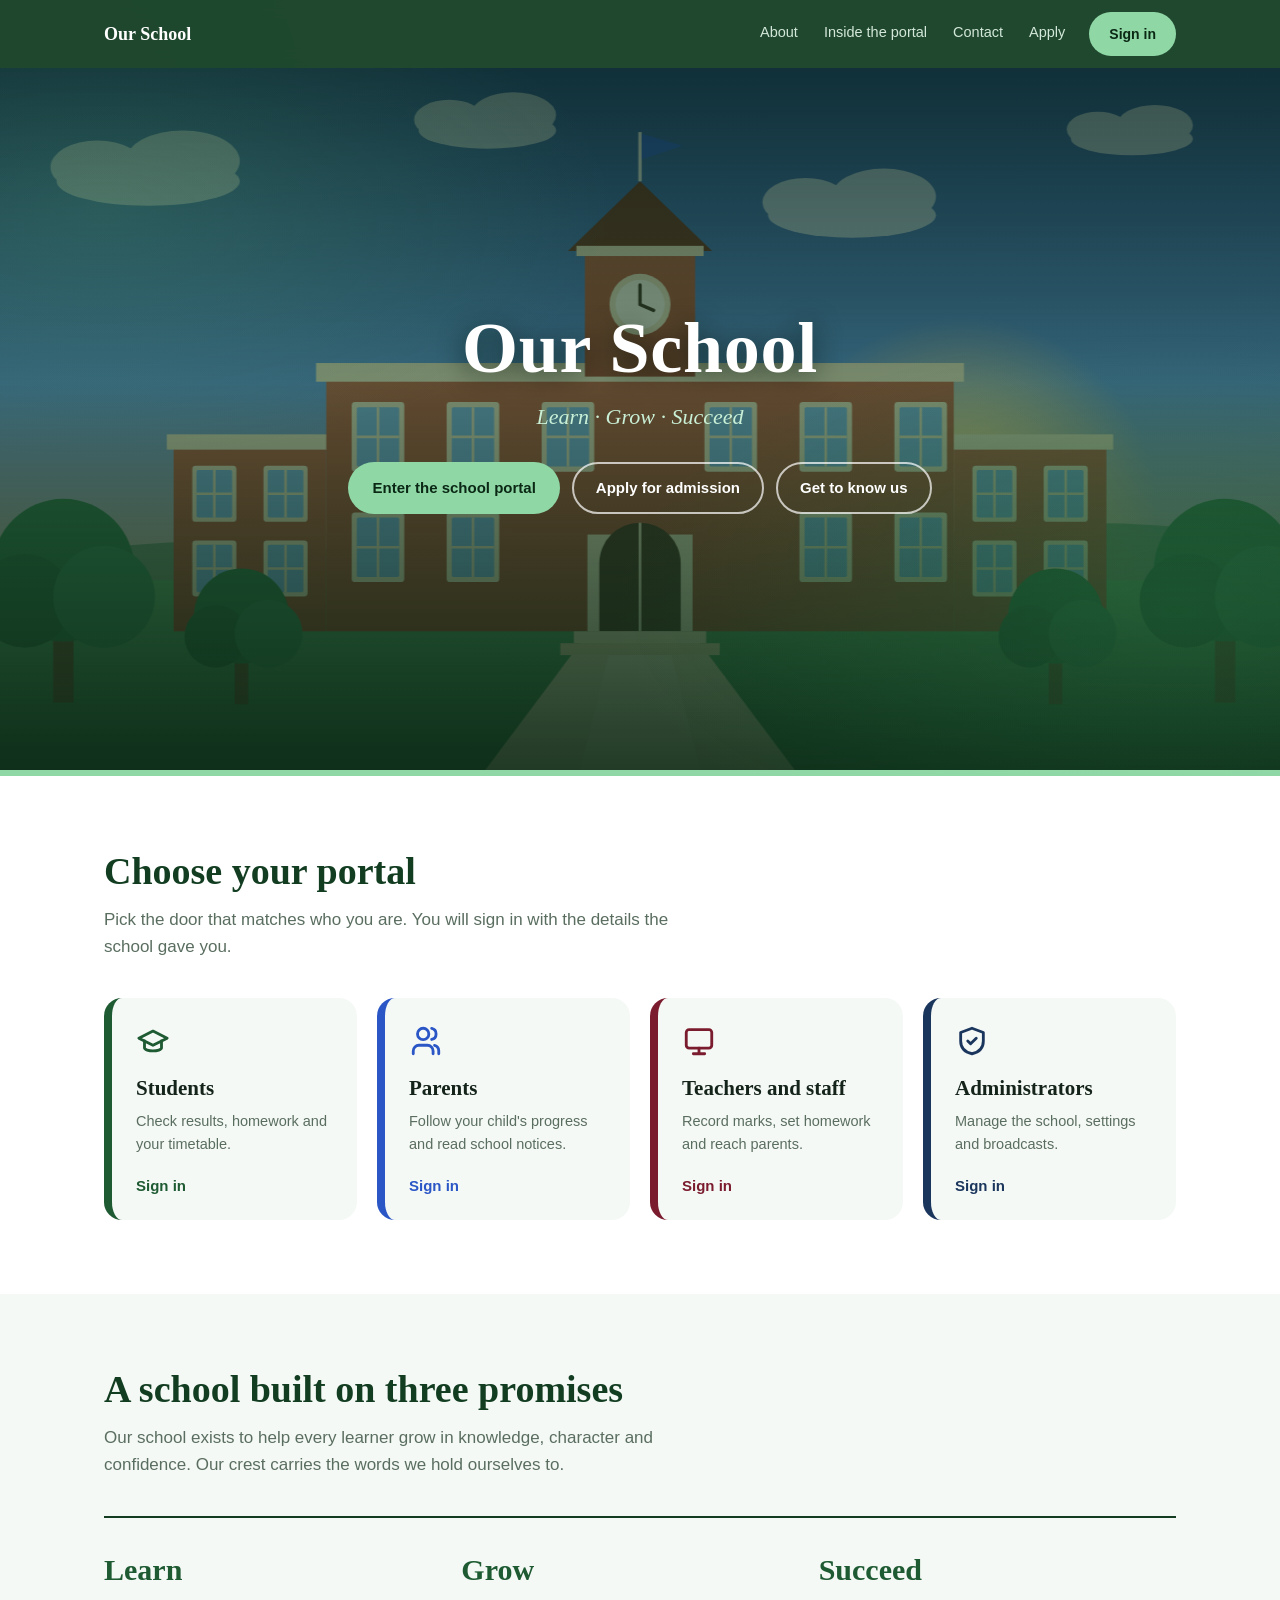
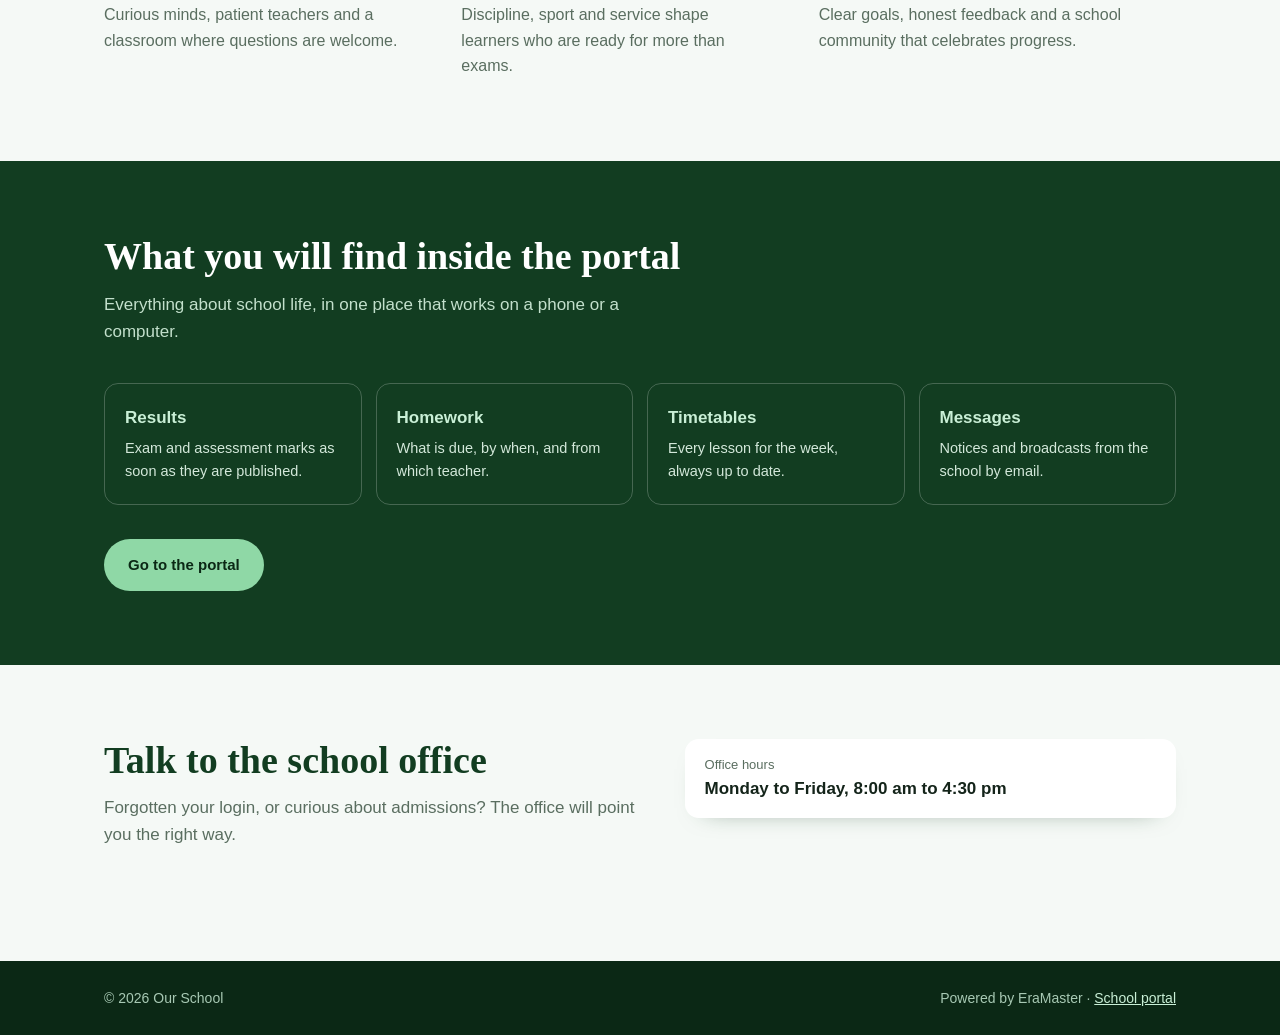
==== home.html @ fa0bd544 "Initial project import Co-authored-by: Copilot <223556219+Copilot@users.noreply.github.com>" ====
<!doctype html>
<html lang="en">
<head>
<meta charset="utf-8">
<meta name="viewport" content="width=device-width, initial-scale=1">
<title>Our School</title>
<link rel="icon" href="favicon.php">
<meta name="description" content="Official school website with sign-in to the student, parent and teacher portals.">
<style>
:root{
  --navy:#123d21; --royal:#1e5a32; --sky:#eaf5ee; --gold:#8fd8a6; --gold-d:#5fb97d;
  --ink:#14241a; --muted:#5a6e60; --paper:#f5f9f6; --white:#fff;
  --serif:"Iowan Old Style","Palatino Linotype",Palatino,Georgia,serif;
  --sans:-apple-system,BlinkMacSystemFont,"Segoe UI",Roboto,Arial,sans-serif;
}
*{box-sizing:border-box}
html{scroll-behavior:smooth;scroll-padding-top:76px}
body{margin:0;font-family:var(--sans);color:var(--ink);background:var(--paper);line-height:1.6}
img{max-width:100%}
body::before{content:"";position:fixed;inset:-20%;z-index:-1;pointer-events:none;
  background:radial-gradient(30% 26% at 15% 20%,rgba(30,90,50,.10),transparent 70%),radial-gradient(34% 30% at 85% 75%,rgba(95,185,125,.12),transparent 70%);
  animation:glow 70s ease-in-out infinite alternate}
a{color:inherit}
:focus-visible{outline:3px solid var(--gold);outline-offset:3px}
.wrap{max-width:1120px;margin:0 auto;padding:0 24px}

/* nav */
.nav{position:sticky;top:0;z-index:20;background:rgba(18,61,33,.94);backdrop-filter:blur(8px);color:#fff}
.nav .wrap{display:flex;align-items:center;gap:22px;height:68px}
.nav .brand{display:flex;align-items:center;gap:11px;text-decoration:none;font-family:var(--serif);font-weight:700;font-size:18px;margin-right:auto;min-width:0}
.nav .brand img{height:42px;width:42px;object-fit:contain;background:#fff;border-radius:10px;padding:3px}
.nav .brand span{white-space:nowrap;overflow:hidden;text-overflow:ellipsis}
.nav a.l{text-decoration:none;font-size:14.5px;color:#d3e8da;padding:6px 2px;border-bottom:2px solid transparent}
.nav a.l:hover{color:#fff;border-color:var(--gold)}
.btn{display:inline-block;text-decoration:none;font-weight:700;font-size:15px;padding:12px 22px;border-radius:999px;border:2px solid transparent;cursor:pointer;transition:transform .15s,background .15s}
.btn:hover{transform:translateY(-2px)}
.btn-gold{background:var(--gold);color:#0b2815}.btn-gold:hover{background:#a6e6ba}
.btn-line{border-color:rgba(255,255,255,.7);color:#fff}.btn-line:hover{background:rgba(255,255,255,.12)}
.nav .btn{padding:9px 18px;font-size:14px}

/* hero */
.hero{position:relative;color:#fff;overflow:hidden;background:var(--navy);isolation:isolate}
.slides{position:absolute;inset:0;z-index:-2}
.slides img{position:absolute;inset:0;width:100%;height:100%;object-fit:cover;opacity:0;transition:opacity 4s ease-in-out;
  transform:scale(1.06);animation:drift var(--dur,38s) ease-in-out infinite alternate;will-change:transform,opacity}
@keyframes drift{to{transform:scale(1.17) translate3d(var(--dx,-1.6%),var(--dy,-1.2%),0)}}
.slides img.on{opacity:1}
.hero::before{content:"";position:absolute;inset:0;z-index:-1;background:linear-gradient(180deg,rgba(11,40,21,.72),rgba(18,61,33,.55) 45%,rgba(11,40,21,.9));animation:breathe 26s ease-in-out infinite alternate}
@keyframes breathe{from{opacity:1}to{opacity:.82}}
.hero::after{content:"";position:absolute;inset:-25%;z-index:-1;pointer-events:none;
  background:radial-gradient(38% 34% at 22% 30%,rgba(95,185,125,.20),transparent 70%),radial-gradient(42% 38% at 78% 68%,rgba(47,138,78,.26),transparent 70%);
  animation:glow 48s ease-in-out infinite alternate}
@keyframes glow{from{transform:translate3d(-5%,-3%,0) rotate(0deg)}to{transform:translate3d(6%,4%,0) rotate(8deg)}}
.hero{min-height:min(78vh,720px);display:flex;align-items:center}
.hero .wrap{width:100%;padding-top:70px;padding-bottom:84px;text-align:center}
.hero h1{font-family:var(--serif);font-size:clamp(34px,6.4vw,72px);line-height:1.08;margin:0 0 12px;letter-spacing:.01em;text-shadow:0 4px 26px rgba(5,20,10,.65);animation:rise .9s cubic-bezier(.2,.8,.2,1) both}
@keyframes rise{from{opacity:0;transform:translateY(16px)}}
.hero .motto{font-family:var(--serif);font-style:italic;font-size:clamp(17px,2.4vw,22px);color:#c9efd6;margin:0 0 28px}
.hero .cta{display:flex;gap:12px;justify-content:center;flex-wrap:wrap}

/* sections */
section{padding:74px 0}
h2{font-family:var(--serif);font-size:clamp(26px,3.6vw,38px);line-height:1.15;margin:0 0 12px;color:var(--navy)}
.lead{max-width:60ch;color:var(--muted);font-size:17px;margin:0 0 38px}
.center{text-align:center}.center .lead{margin-left:auto;margin-right:auto}

/* portal doors */
#portals{background:var(--white);border-top:6px solid var(--gold)}
.doors{display:grid;grid-template-columns:repeat(auto-fit,minmax(230px,1fr));gap:20px}
.door{display:flex;flex-direction:column;text-decoration:none;background:var(--paper);border-radius:18px;padding:26px 24px 22px;border-left:8px solid var(--c);transition:transform .18s,box-shadow .18s}
.door:hover{transform:translateY(-5px);box-shadow:0 22px 36px -22px rgba(18,61,33,.55)}
.door svg{width:34px;height:34px;color:var(--c);margin-bottom:14px}
.door h3{margin:0 0 4px;font-family:var(--serif);font-size:21px}
.door p{margin:0 0 18px;color:var(--muted);font-size:14.5px;flex:1}
.door b{color:var(--c);font-size:15px}

/* pillars */
.pillars{display:grid;grid-template-columns:repeat(auto-fit,minmax(260px,1fr));gap:0;border-top:2px solid var(--navy)}
.pillar{padding:28px 28px 8px 0}
.pillar h3{font-family:var(--serif);font-size:30px;margin:0 0 8px;color:var(--royal)}
.pillar p{margin:0;color:var(--muted);max-width:34ch}

/* portal features */
#inside{background:var(--navy);color:#fff}
#inside h2{color:#fff}#inside .lead{color:#c3e0cc}
.feat{display:grid;grid-template-columns:repeat(auto-fit,minmax(220px,1fr));gap:14px}
.feat div{border:1px solid rgba(255,255,255,.22);border-radius:14px;padding:20px}
.feat h3{margin:0 0 6px;font-size:17px;color:#c9efd6}
.feat p{margin:0;font-size:14.5px;color:#d3e8da}

/* contact */
.contact{display:grid;grid-template-columns:1.1fr 1fr;gap:40px;align-items:start}
.rows{display:grid;gap:14px}
.row{background:var(--white);border-radius:14px;padding:16px 20px;box-shadow:0 10px 26px -20px rgba(18,61,33,.6)}
.row small{display:block;color:var(--muted);font-size:13px}
.row a,.row span{font-weight:700;font-size:17px;text-decoration:none}
footer{background:#0b2815;color:#a8c9b4;padding:26px 0;font-size:14px}
footer .wrap{display:flex;flex-wrap:wrap;gap:12px;justify-content:space-between}
footer a{color:#c9efd6}

@media (max-width:760px){
  .nav a.l{display:none}
  .contact{grid-template-columns:1fr}
  section{padding:54px 0}
}
@media (prefers-reduced-motion:reduce){.hero h1,.hero::before,.hero::after,body::before,.slides img{animation:none!important}.slides img{transition:none}.btn,.door{transition:none}}
</style>
</head>
<body>

<nav class="nav" aria-label="Main">
  <div class="wrap">
    <a class="brand" href="#top"><img id="logo" alt="" hidden><span class="schoolName">Our School</span></a>
    <a class="l" href="#about">About</a>
    <a class="l" href="#inside">Inside the portal</a>
    <a class="l" href="#contact">Contact</a>
    <a class="l" href="apply.html">Apply</a>
    <a class="btn btn-gold" href="#portals">Sign in</a>
  </div>
</nav>

<header class="hero" id="top">
  <div class="slides" id="slides" aria-hidden="true"></div>
  <div class="wrap">
    <h1 class="schoolName">Our School</h1>
    <p class="motto" id="motto">Learn · Grow · Succeed</p>
    <div class="cta">
      <a class="btn btn-gold" href="portal.html">Enter the school portal</a>
      <a class="btn btn-line" href="apply.html">Apply for admission</a>
      <a class="btn btn-line" href="#about">Get to know us</a>
    </div>
  </div>
</header>

<section id="portals">
  <div class="wrap">
    <h2>Choose your portal</h2>
    <p class="lead">Pick the door that matches who you are. You will sign in with the details the school gave you.</p>
    <div class="doors">
      <a class="door" style="--c:#1e5a32" href="index.html?portal=student">
        <svg viewBox="0 0 24 24" fill="none" stroke="currentColor" stroke-width="2" stroke-linecap="round" stroke-linejoin="round"><path d="M22 10 12 5 2 10l10 5 10-5Z"/><path d="M6 12v5c0 1 3 2 6 2s6-1 6-2v-5"/></svg>
        <h3>Students</h3><p>Check results, homework and your timetable.</p><b>Sign in</b>
      </a>
      <a class="door" style="--c:#2a56c6" href="index.html?portal=parent">
        <svg viewBox="0 0 24 24" fill="none" stroke="currentColor" stroke-width="2" stroke-linecap="round" stroke-linejoin="round"><path d="M17 21v-2a4 4 0 0 0-4-4H7a4 4 0 0 0-4 4v2"/><circle cx="10" cy="7" r="4"/><path d="M21 21v-2a4 4 0 0 0-3-3.9M16 3.1a4 4 0 0 1 0 7.8"/></svg>
        <h3>Parents</h3><p>Follow your child's progress and read school notices.</p><b>Sign in</b>
      </a>
      <a class="door" style="--c:#7a1c2e" href="index.html?portal=staff">
        <svg viewBox="0 0 24 24" fill="none" stroke="currentColor" stroke-width="2" stroke-linecap="round" stroke-linejoin="round"><rect x="3" y="4" width="18" height="13" rx="2"/><path d="M8 21h8M12 17v4"/></svg>
        <h3>Teachers and staff</h3><p>Record marks, set homework and reach parents.</p><b>Sign in</b>
      </a>
      <a class="door" style="--c:#1b365d" href="index.html?portal=provider">
        <svg viewBox="0 0 24 24" fill="none" stroke="currentColor" stroke-width="2" stroke-linecap="round" stroke-linejoin="round"><path d="M12 3 4 6v6c0 5 3.4 8 8 9 4.6-1 8-4 8-9V6l-8-3Z"/><path d="m9 12 2 2 4-4"/></svg>
        <h3>Administrators</h3><p>Manage the school, settings and broadcasts.</p><b>Sign in</b>
      </a>
    </div>
  </div>
</section>

<section id="about">
  <div class="wrap">
    <h2>A school built on three promises</h2>
    <p class="lead"><span class="schoolName">Our school</span> exists to help every learner grow in knowledge, character and confidence. Our crest carries the words we hold ourselves to.</p>
    <div class="pillars">
      <div class="pillar"><h3>Learn</h3><p>Curious minds, patient teachers and a classroom where questions are welcome.</p></div>
      <div class="pillar"><h3>Grow</h3><p>Discipline, sport and service shape learners who are ready for more than exams.</p></div>
      <div class="pillar"><h3>Succeed</h3><p>Clear goals, honest feedback and a school community that celebrates progress.</p></div>
    </div>
  </div>
</section>

<section id="inside">
  <div class="wrap">
    <h2>What you will find inside the portal</h2>
    <p class="lead">Everything about school life, in one place that works on a phone or a computer.</p>
    <div class="feat">
      <div><h3>Results</h3><p>Exam and assessment marks as soon as they are published.</p></div>
      <div><h3>Homework</h3><p>What is due, by when, and from which teacher.</p></div>
      <div><h3>Timetables</h3><p>Every lesson for the week, always up to date.</p></div>
      <div><h3>Messages</h3><p>Notices and broadcasts from the school by email.</p></div>
    </div>
    <p style="margin:34px 0 0"><a class="btn btn-gold" href="portal.html">Go to the portal</a></p>
  </div>
</section>

<section id="contact">
  <div class="wrap contact">
    <div>
      <h2>Talk to the school office</h2>
      <p class="lead">Forgotten your login, or curious about admissions? The office will point you the right way.</p>
    </div>
    <div class="rows" id="rows"></div>
  </div>
</section>

<footer>
  <div class="wrap">
    <span>&copy; <span id="yr">2026</span> <span class="schoolName">Our School</span></span>
    <span>Powered by EraMaster &middot; <a href="portal.html">School portal</a></span>
  </div>
</footer>

<script>
/* EDIT THESE: the school office details. Leave a line empty ("") to hide it. */
const CONTACT = { phone: "", email: "", address: "", hours: "Monday to Friday, 8:00 am to 4:30 pm" };

document.getElementById('yr').textContent = new Date().getFullYear();

/* School name, motto and logo come from Settings, so changing them there updates this page. */
fetch('api/index.php?action=school_profile', { credentials: 'same-origin' })
  .then(r => r.json()).then(d => {
    if (!d || !d.ok) return;
    if (d.name) { document.title = d.name + ' | Welcome'; document.querySelectorAll('.schoolName').forEach(e => e.textContent = d.name); }
    if (d.motto) document.getElementById('motto').textContent = d.motto;
    if (d.logo) { const l = document.getElementById('logo'); l.src = d.logo; l.hidden = false;
      const i = document.querySelector('link[rel="icon"]'); if (i) i.href = d.logo; }
  }).catch(() => {});

/* Contact rows */
(function(){
  const rows = document.getElementById('rows'), add = (k, v, href) => {
    if (!v) return;
    const d = document.createElement('div'); d.className = 'row';
    d.innerHTML = '<small></small>' + (href ? '<a></a>' : '<span></span>');
    d.firstChild.textContent = k; const t = d.lastChild; t.textContent = v; if (href) t.href = href; rows.appendChild(d);
  };
  add('Phone', CONTACT.phone, 'tel:' + CONTACT.phone.replace(/\s/g, ''));
  add('Email', CONTACT.email, 'mailto:' + CONTACT.email);
  add('Find us', CONTACT.address); add('Office hours', CONTACT.hours);
  if (!rows.children.length) rows.parentElement.style.display = 'none';
})();

/* Hero photo slideshow: uses the photos the admin uploaded (Settings > Homepage slideshow). */
(function(){
  const box = document.getElementById('slides');
  const fallback = ['school-building.svg','classroom.svg','sports-field.svg','library.svg'].map(n => 'img/slideshow/' + n);
  function run(srcs, ms){
    srcs.forEach((s, i) => { const im = new Image(); im.src = s; im.alt = '';
      const sg = i % 2 ? 1 : -1; im.style.setProperty('--dx', (sg * (1 + (i % 3) * .5)) + '%'); im.style.setProperty('--dy', (-sg * (.8 + (i % 2) * .6)) + '%');
      im.style.setProperty('--dur', (34 + i * 5) + 's'); if (!i) im.className = 'on'; box.appendChild(im); });
    if (srcs.length < 2 || matchMedia('(prefers-reduced-motion:reduce)').matches) return;
    ms = Math.max(ms, 9000);
    let n = 0; setInterval(() => { const a = box.children; a[n].classList.remove('on'); n = (n + 1) % a.length; a[n].classList.add('on'); }, ms);
  }
  fetch('api/index.php?action=slideshow', { credentials: 'same-origin' }).then(r => r.json())
    .then(d => (d && d.ok && d.slides && d.slides.length) ? run(d.slides.map(s => s.src), (d.interval || 5) * 1000) : run(fallback, 5500))
    .catch(() => run(fallback, 5500));
})();
</script>
</body>
</html>
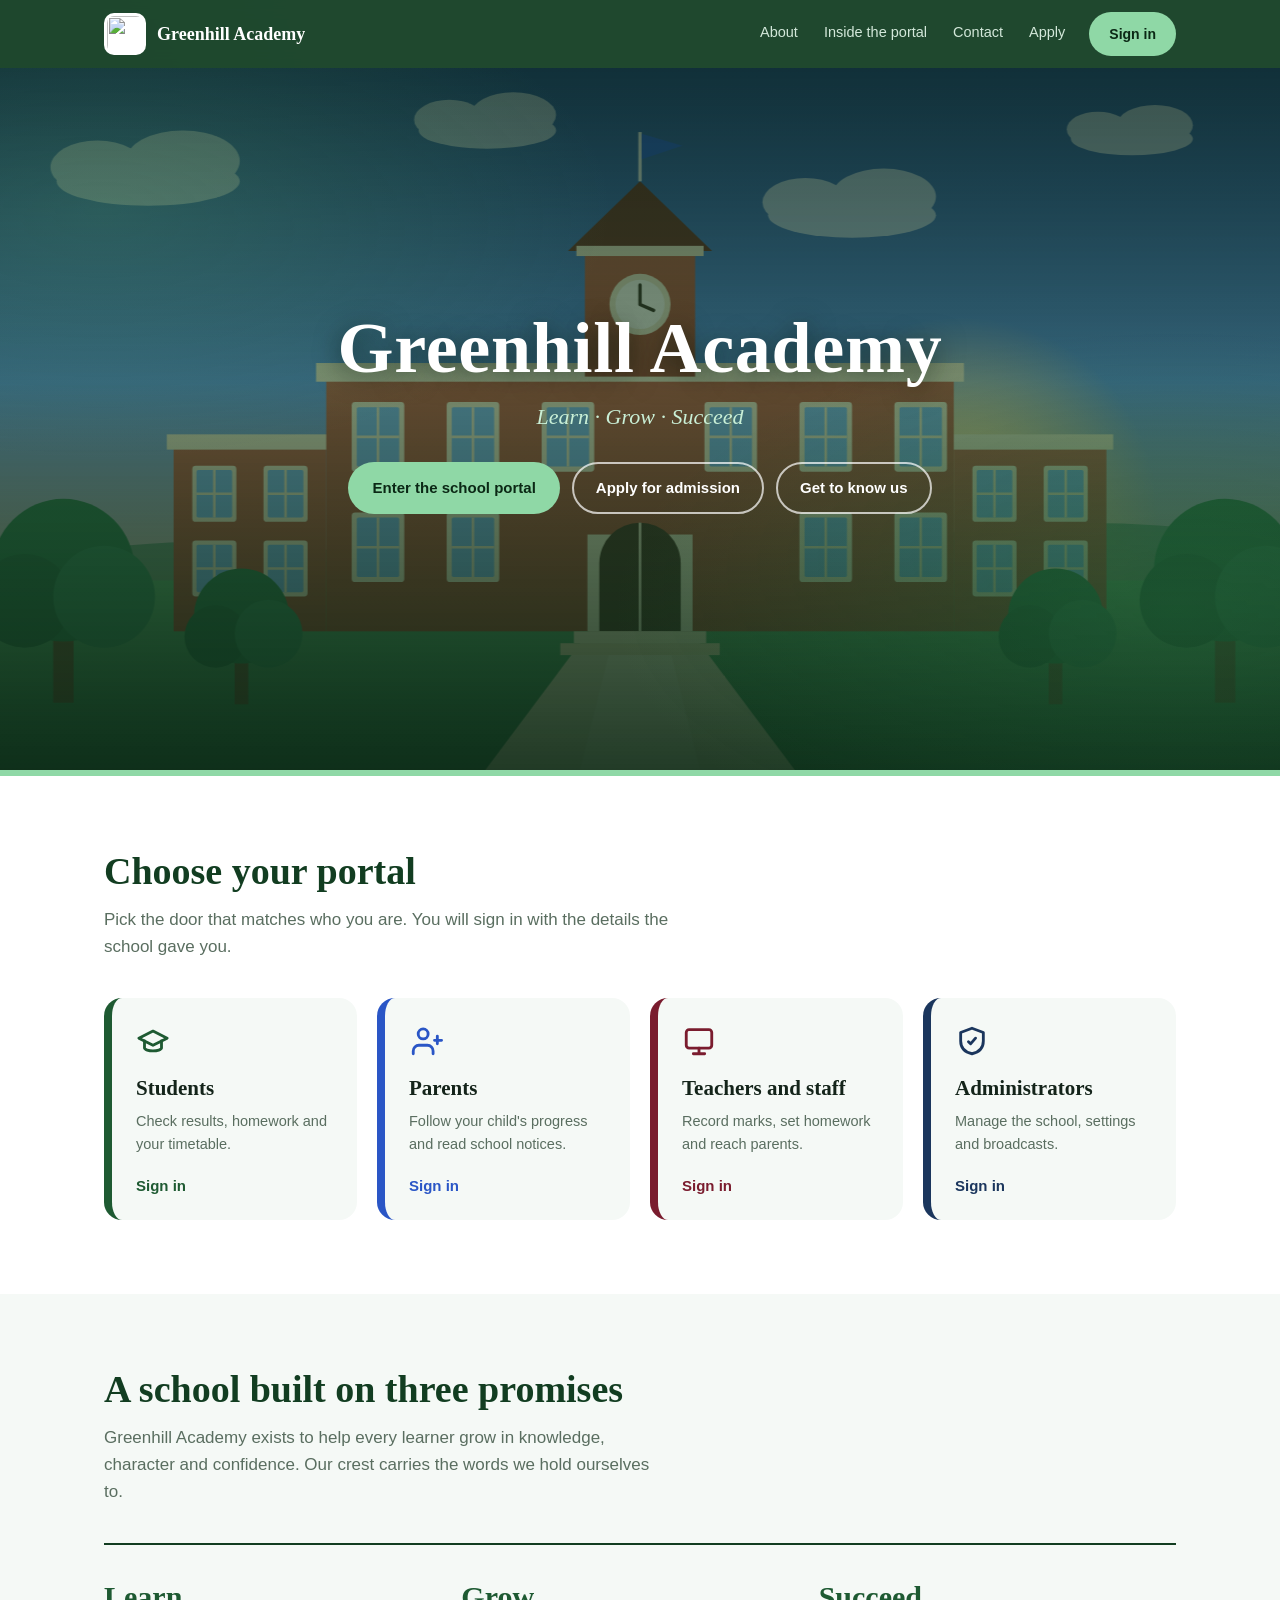
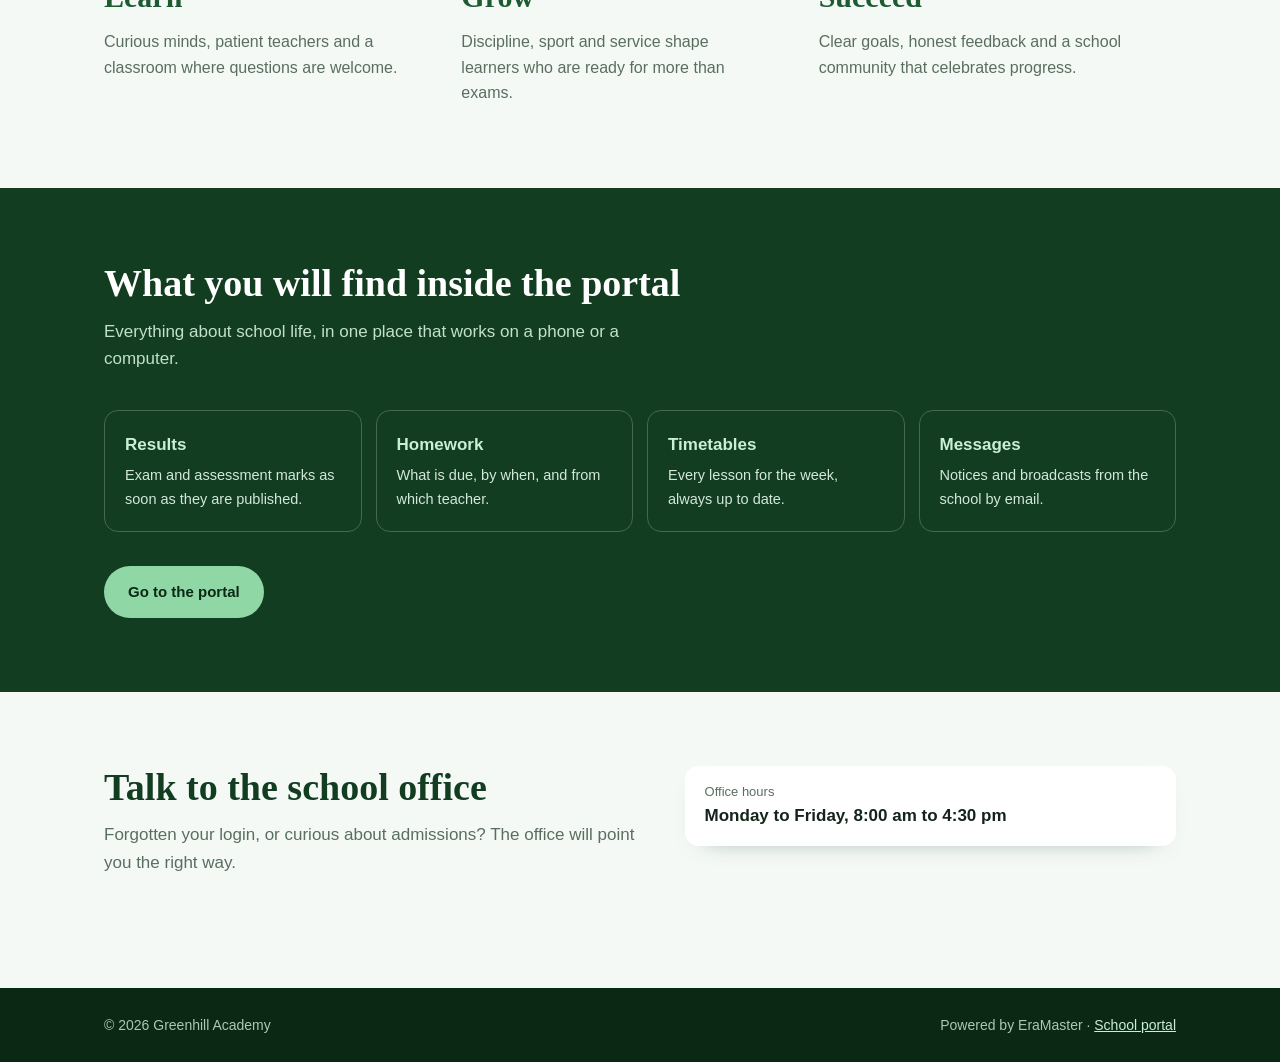
==== commit ea94702b: "Align homepage branding and API fetch behavior with the rest of the school app" ====
--- a/home.html
+++ b/home.html
@@ -32,7 +32,7 @@
 .nav .brand span{white-space:nowrap;overflow:hidden;text-overflow:ellipsis}
 .nav a.l{text-decoration:none;font-size:14.5px;color:#d3e8da;padding:6px 2px;border-bottom:2px solid transparent}
 .nav a.l:hover{color:#fff;border-color:var(--gold)}
-.btn{display:inline-block;text-decoration:none;font-weight:700;font-size:15px;padding:12px 22px;border-radius:999px;border:2px solid transparent;cursor:pointer;transition:transform .15s,background .15s}
+.btn{display:inline-block;text-decoration:none;font-weight:700;font-size:15px;padding:12px 22px;border-radius:999px;border:2px solid transparent;cursor:pointer;transition:transform .15s,background .15s ease}
 .btn:hover{transform:translateY(-2px)}
 .btn-gold{background:var(--gold);color:#0b2815}.btn-gold:hover{background:#a6e6ba}
 .btn-line{border-color:rgba(255,255,255,.7);color:#fff}.btn-line:hover{background:rgba(255,255,255,.12)}
@@ -53,8 +53,8 @@
 @keyframes glow{from{transform:translate3d(-5%,-3%,0) rotate(0deg)}to{transform:translate3d(6%,4%,0) rotate(8deg)}}
 .hero{min-height:min(78vh,720px);display:flex;align-items:center}
 .hero .wrap{width:100%;padding-top:70px;padding-bottom:84px;text-align:center}
-.hero h1{font-family:var(--serif);font-size:clamp(34px,6.4vw,72px);line-height:1.08;margin:0 0 12px;letter-spacing:.01em;text-shadow:0 4px 26px rgba(5,20,10,.65);animation:rise .9s cubic-bezier(.2,.8,.2,1) both}
-@keyframes rise{from{opacity:0;transform:translateY(16px)}}
+.hero h1{font-family:var(--serif);font-size:clamp(34px,6.4vw,72px);line-height:1.08;margin:0 0 12px;letter-spacing:.01em;text-shadow:0 4px 26px rgba(5,20,10,.65);animation:rise .9s cubic-bezier(.2,.8,.2,1)}
+@keyframes rise{from{opacity:0;transform:translateY(16px)}to{opacity:1;transform:translateY(0)}}
 .hero .motto{font-family:var(--serif);font-style:italic;font-size:clamp(17px,2.4vw,22px);color:#c9efd6;margin:0 0 28px}
 .hero .cta{display:flex;gap:12px;justify-content:center;flex-wrap:wrap}
 
@@ -67,7 +67,7 @@
 /* portal doors */
 #portals{background:var(--white);border-top:6px solid var(--gold)}
 .doors{display:grid;grid-template-columns:repeat(auto-fit,minmax(230px,1fr));gap:20px}
-.door{display:flex;flex-direction:column;text-decoration:none;background:var(--paper);border-radius:18px;padding:26px 24px 22px;border-left:8px solid var(--c);transition:transform .18s,box-shadow .18s}
+.door{display:flex;flex-direction:column;text-decoration:none;background:var(--paper);border-radius:18px;padding:26px 24px 22px;border-left:8px solid var(--c);transition:transform .18s,box-shadow .18s ease}
 .door:hover{transform:translateY(-5px);box-shadow:0 22px 36px -22px rgba(18,61,33,.55)}
 .door svg{width:34px;height:34px;color:var(--c);margin-bottom:14px}
 .door h3{margin:0 0 4px;font-family:var(--serif);font-size:21px}
@@ -142,7 +142,7 @@
         <h3>Students</h3><p>Check results, homework and your timetable.</p><b>Sign in</b>
       </a>
       <a class="door" style="--c:#2a56c6" href="index.html?portal=parent">
-        <svg viewBox="0 0 24 24" fill="none" stroke="currentColor" stroke-width="2" stroke-linecap="round" stroke-linejoin="round"><path d="M17 21v-2a4 4 0 0 0-4-4H7a4 4 0 0 0-4 4v2"/><circle cx="10" cy="7" r="4"/><path d="M21 21v-2a4 4 0 0 0-3-3.9M16 3.1a4 4 0 0 1 0 7.8"/></svg>
+        <svg viewBox="0 0 24 24" fill="none" stroke="currentColor" stroke-width="2" stroke-linecap="round" stroke-linejoin="round"><path d="M17 21v-2a4 4 0 0 0-4-4H7a4 4 0 0 0-4 4v2"/><circle cx="10" cy="7" r="3.5"/><path d="M20 8.5V14M23 11.5h-5"/></svg>
         <h3>Parents</h3><p>Follow your child's progress and read school notices.</p><b>Sign in</b>
       </a>
       <a class="door" style="--c:#7a1c2e" href="index.html?portal=staff">
@@ -150,7 +150,7 @@
         <h3>Teachers and staff</h3><p>Record marks, set homework and reach parents.</p><b>Sign in</b>
       </a>
       <a class="door" style="--c:#1b365d" href="index.html?portal=provider">
-        <svg viewBox="0 0 24 24" fill="none" stroke="currentColor" stroke-width="2" stroke-linecap="round" stroke-linejoin="round"><path d="M12 3 4 6v6c0 5 3.4 8 8 9 4.6-1 8-4 8-9V6l-8-3Z"/><path d="m9 12 2 2 4-4"/></svg>
+        <svg viewBox="0 0 24 24" fill="none" stroke="currentColor" stroke-width="2" stroke-linecap="round" stroke-linejoin="round"><path d="M12 3 4 6v6c0 5 3.4 8 8 9 4.6-1 8-4 8-9V6l-8-3Z"/><path d="M9.5 12.5l1.5 1.5 3.5-4"/></svg>
         <h3>Administrators</h3><p>Manage the school, settings and broadcasts.</p><b>Sign in</b>
       </a>
     </div>
@@ -204,17 +204,38 @@
 /* EDIT THESE: the school office details. Leave a line empty ("") to hide it. */
 const CONTACT = { phone: "", email: "", address: "", hours: "Monday to Friday, 8:00 am to 4:30 pm" };
 
+const fallbackProfile = { name: 'Greenhill Academy', motto: 'Learn · Grow · Succeed', logo: '' };
+
 document.getElementById('yr').textContent = new Date().getFullYear();
 
 /* School name, motto and logo come from Settings, so changing them there updates this page. */
 fetch('api/index.php?action=school_profile', { credentials: 'same-origin' })
   .then(r => r.json()).then(d => {
-    if (!d || !d.ok) return;
-    if (d.name) { document.title = d.name + ' | Welcome'; document.querySelectorAll('.schoolName').forEach(e => e.textContent = d.name); }
-    if (d.motto) document.getElementById('motto').textContent = d.motto;
-    if (d.logo) { const l = document.getElementById('logo'); l.src = d.logo; l.hidden = false;
-      const i = document.querySelector('link[rel="icon"]'); if (i) i.href = d.logo; }
-  }).catch(() => {});
+    const profile = (d && d.ok) ? d : fallbackProfile;
+    const name = profile.name || fallbackProfile.name;
+    const motto = profile.motto || fallbackProfile.motto;
+    document.title = name + ' | Welcome';
+    document.querySelectorAll('.schoolName').forEach(e => e.textContent = name);
+    document.getElementById('motto').textContent = motto;
+
+    const logoEl = document.getElementById('logo');
+    if (profile.logo) {
+      logoEl.src = profile.logo;
+      logoEl.hidden = false;
+      const icon = document.querySelector('link[rel="icon"]');
+      if (icon) icon.href = profile.logo;
+    } else {
+      logoEl.src = 'favicon.php';
+      logoEl.hidden = false;
+    }
+  }).catch(() => {
+    document.title = fallbackProfile.name + ' | Welcome';
+    document.querySelectorAll('.schoolName').forEach(e => e.textContent = fallbackProfile.name);
+    document.getElementById('motto').textContent = fallbackProfile.motto;
+    const logoEl = document.getElementById('logo');
+    logoEl.src = 'favicon.php';
+    logoEl.hidden = false;
+  });
 
 /* Contact rows */
 (function(){
